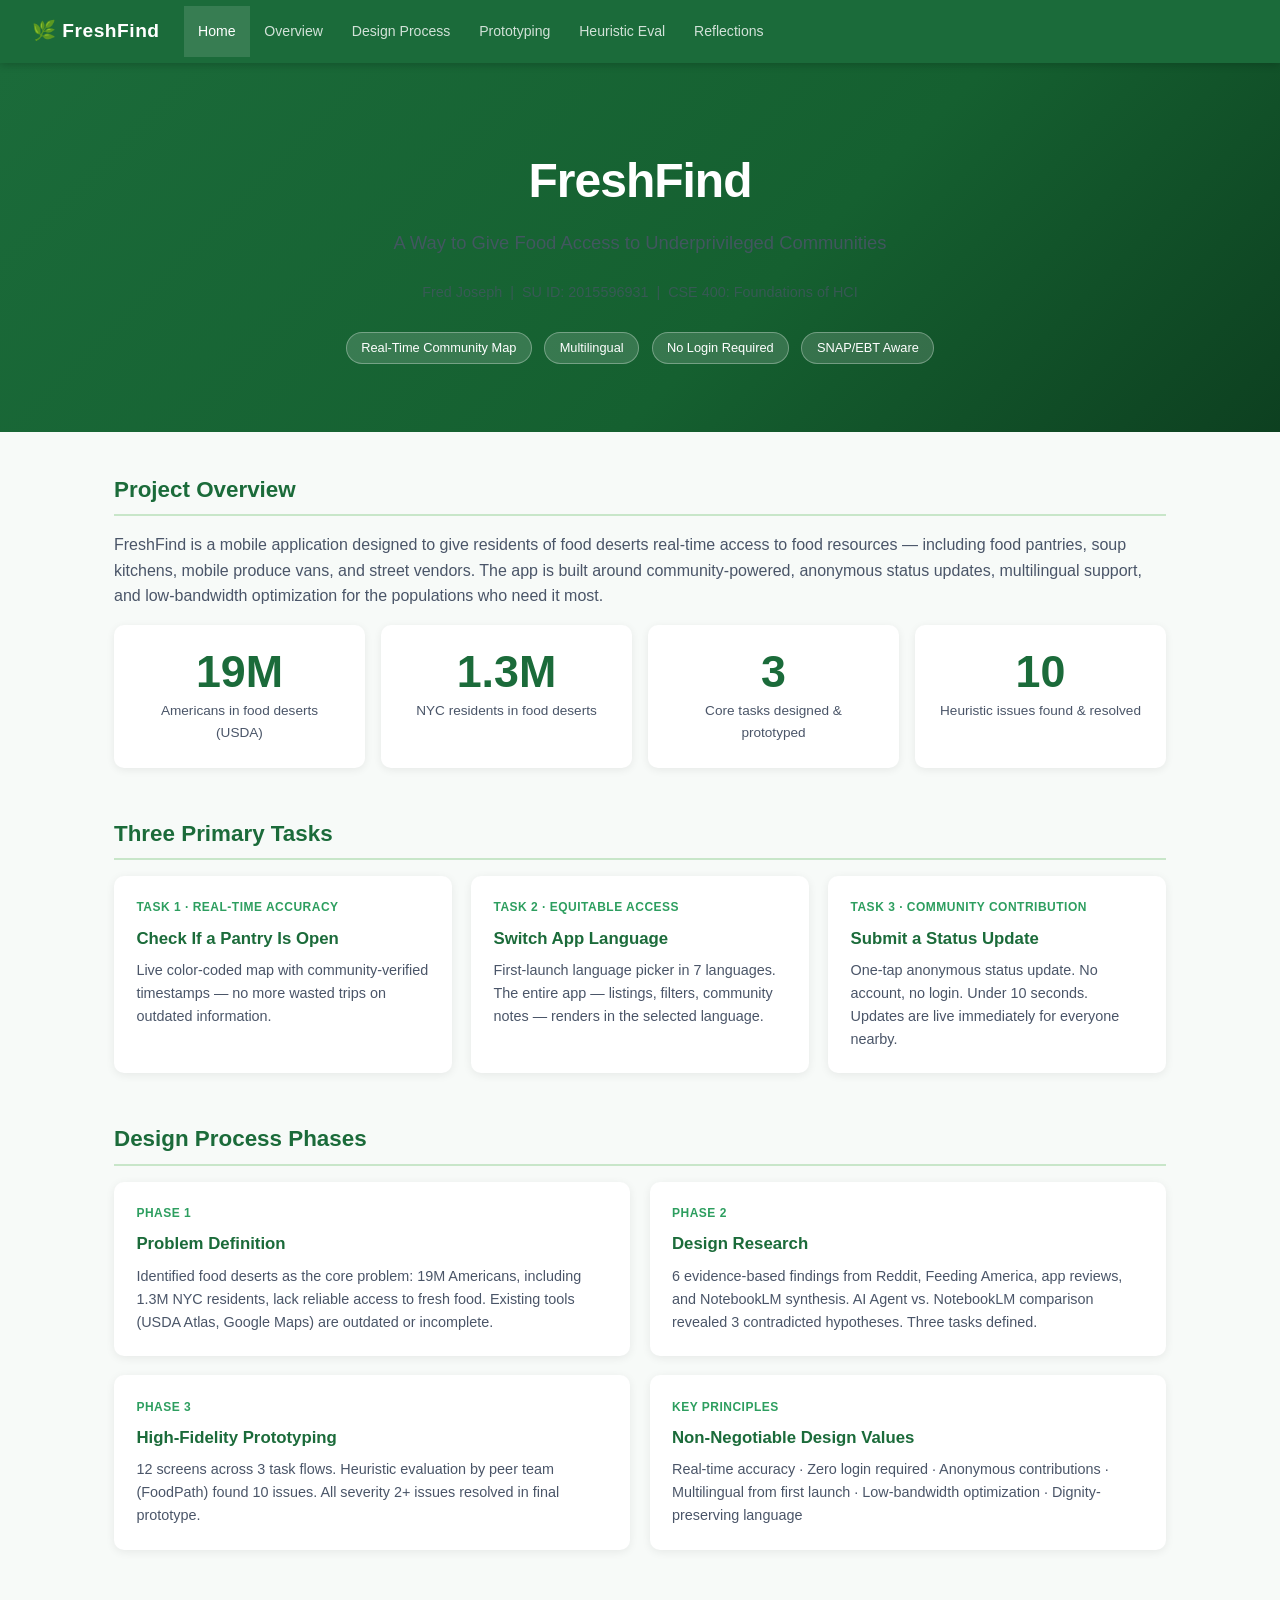
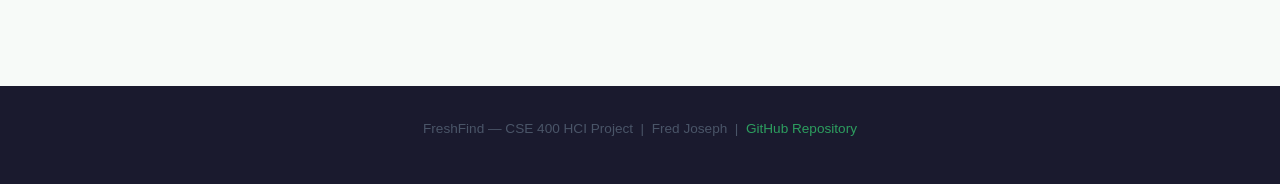
==== index.html @ c9184842 "Add files via upload" ====
<!DOCTYPE html>
<html lang="en">
<head><meta charset="UTF-8"><meta name="viewport" content="width=device-width,initial-scale=1">
<title>FreshFind — HCI Project</title><link rel="stylesheet" href="style.css"></head>
<body>
<nav>
  <span class="brand">🌿 FreshFind</span>
  <a href="index.html" class="active">Home</a>
  <a href="overview.html">Overview</a>
  <a href="process.html">Design Process</a>
  <a href="prototyping.html">Prototyping</a>
  <a href="evaluation.html">Heuristic Eval</a>
  <a href="reflections.html">Reflections</a>
</nav>

<div class="hero">
  <h1>FreshFind</h1>
  <p class="tagline">A Way to Give Food Access to Underprivileged Communities</p>
  <p class="meta">Fred Joseph &nbsp;|&nbsp; SU ID: 2015596931 &nbsp;|&nbsp; CSE 400: Foundations of HCI</p>
  <div style="margin-top:1.5rem">
    <span class="pill">Real-Time Community Map</span>
    <span class="pill">Multilingual</span>
    <span class="pill">No Login Required</span>
    <span class="pill">SNAP/EBT Aware</span>
  </div>
</div>

<main>
  <section>
    <h2>Project Overview</h2>
    <p>FreshFind is a mobile application designed to give residents of food deserts real-time access to food resources — including food pantries, soup kitchens, mobile produce vans, and street vendors. The app is built around community-powered, anonymous status updates, multilingual support, and low-bandwidth optimization for the populations who need it most.</p>
    <div class="stat-grid">
      <div class="stat-card"><div class="number">19M</div><div class="label">Americans in food deserts (USDA)</div></div>
      <div class="stat-card"><div class="number">1.3M</div><div class="label">NYC residents in food deserts</div></div>
      <div class="stat-card"><div class="number">3</div><div class="label">Core tasks designed & prototyped</div></div>
      <div class="stat-card"><div class="number">10</div><div class="label">Heuristic issues found & resolved</div></div>
    </div>
  </section>

  <section>
    <h2>Three Primary Tasks</h2>
    <div class="card-grid cols-3">
      <div class="card"><div class="card-tag">Task 1 · Real-Time Accuracy</div><h3>Check If a Pantry Is Open</h3><p>Live color-coded map with community-verified timestamps — no more wasted trips on outdated information.</p></div>
      <div class="card"><div class="card-tag">Task 2 · Equitable Access</div><h3>Switch App Language</h3><p>First-launch language picker in 7 languages. The entire app — listings, filters, community notes — renders in the selected language.</p></div>
      <div class="card"><div class="card-tag">Task 3 · Community Contribution</div><h3>Submit a Status Update</h3><p>One-tap anonymous status update. No account, no login. Under 10 seconds. Updates are live immediately for everyone nearby.</p></div>
    </div>
  </section>

  <section>
    <h2>Design Process Phases</h2>
    <div class="card-grid cols-2">
      <div class="card"><div class="card-tag">Phase 1</div><h3>Problem Definition</h3><p>Identified food deserts as the core problem: 19M Americans, including 1.3M NYC residents, lack reliable access to fresh food. Existing tools (USDA Atlas, Google Maps) are outdated or incomplete.</p></div>
      <div class="card"><div class="card-tag">Phase 2</div><h3>Design Research</h3><p>6 evidence-based findings from Reddit, Feeding America, app reviews, and NotebookLM synthesis. AI Agent vs. NotebookLM comparison revealed 3 contradicted hypotheses. Three tasks defined.</p></div>
      <div class="card"><div class="card-tag">Phase 3</div><h3>High-Fidelity Prototyping</h3><p>12 screens across 3 task flows. Heuristic evaluation by peer team (FoodPath) found 10 issues. All severity 2+ issues resolved in final prototype.</p></div>
      <div class="card"><div class="card-tag">Key Principles</div><h3>Non-Negotiable Design Values</h3><p>Real-time accuracy · Zero login required · Anonymous contributions · Multilingual from first launch · Low-bandwidth optimization · Dignity-preserving language</p></div>
    </div>
  </section>
</main>
<footer><p>FreshFind — CSE 400 HCI Project &nbsp;|&nbsp; Fred Joseph &nbsp;|&nbsp; <a href="https://github.com/fredjoseph/freshfind-hci">GitHub Repository</a></p></footer>
</body></html>
---- style.css ----
:root {
  --green:  #1B6B3A;
  --moss:   #2D9E5F;
  --mint:   #E8F5ED;
  --light:  #C8E6C9;
  --dark:   #1A1A2E;
  --mid:    #4A5568;
  --hint:   #888888;
  --white:  #FFFFFF;
  --offwhite: #F7FAF8;
  --gold:   #F5A623;
  --orange: #E67E22;
  --yellow: #F39C12;
  --red:    #C0392B;
}
* { box-sizing: border-box; margin: 0; padding: 0; }
body { font-family: 'Segoe UI', Arial, sans-serif; background: var(--offwhite); color: var(--dark); line-height: 1.6; }

/* NAV */
nav { background: var(--green); padding: 0 2rem; display: flex; align-items: center; gap: 0; position: sticky; top: 0; z-index: 100; box-shadow: 0 2px 8px rgba(0,0,0,.2); }
nav .brand { font-size: 1.2rem; font-weight: 700; color: var(--white); padding: 1rem 1.5rem 1rem 0; letter-spacing: .5px; }
nav a { color: rgba(255,255,255,.8); text-decoration: none; padding: .9rem .9rem; font-size: .88rem; transition: background .2s; }
nav a:hover, nav a.active { background: rgba(255,255,255,.12); color: var(--white); }

/* HERO */
.hero { background: linear-gradient(135deg, var(--green) 0%, #156030 60%, #0d4020 100%); color: white; padding: 5rem 2rem 4rem; text-align: center; }
.hero h1 { font-size: 3rem; font-weight: 700; letter-spacing: -1px; margin-bottom: .5rem; }
.hero .tagline { font-size: 1.15rem; opacity: .85; margin-bottom: 1.5rem; }
.hero .meta { font-size: .9rem; opacity: .65; }
.hero .pill { display: inline-block; background: rgba(255,255,255,.15); border: 1px solid rgba(255,255,255,.3); border-radius: 20px; padding: .3rem .9rem; font-size: .8rem; margin: .25rem; }

/* PAGE HEADER (non-hero pages) */
.page-header { background: var(--green); color: white; padding: 2.5rem 2rem; }
.page-header h1 { font-size: 2rem; font-weight: 700; }
.page-header p { opacity: .8; margin-top: .4rem; }

/* MAIN CONTENT */
main { max-width: 1100px; margin: 0 auto; padding: 2.5rem 1.5rem; }
section { margin-bottom: 3rem; }
h2 { font-size: 1.4rem; color: var(--green); margin-bottom: 1rem; padding-bottom: .4rem; border-bottom: 2px solid var(--light); }
h3 { font-size: 1.05rem; color: var(--dark); margin: 1.2rem 0 .4rem; font-weight: 600; }
p { margin-bottom: .8rem; color: var(--mid); }

/* CARDS */
.card-grid { display: grid; gap: 1.2rem; margin: 1rem 0; }
.card-grid.cols-3 { grid-template-columns: repeat(auto-fit, minmax(280px, 1fr)); }
.card-grid.cols-2 { grid-template-columns: repeat(auto-fit, minmax(380px, 1fr)); }
.card { background: white; border-radius: 10px; padding: 1.4rem; box-shadow: 0 2px 10px rgba(0,0,0,.07); }
.card .card-tag { font-size: .75rem; font-weight: 700; color: var(--moss); letter-spacing: .5px; text-transform: uppercase; margin-bottom: .5rem; }
.card h3 { margin-top: 0; color: var(--green); }
.card p { font-size: .9rem; margin-bottom: 0; }

/* STAT CARDS */
.stat-grid { display: grid; grid-template-columns: repeat(auto-fit, minmax(200px, 1fr)); gap: 1rem; margin: 1rem 0; }
.stat-card { background: white; border-radius: 10px; padding: 1.5rem; text-align: center; box-shadow: 0 2px 8px rgba(0,0,0,.07); }
.stat-card .number { font-size: 2.8rem; font-weight: 700; color: var(--green); line-height: 1; }
.stat-card .label { font-size: .85rem; color: var(--mid); margin-top: .4rem; }

/* FINDINGS */
.finding { background: white; border-radius: 8px; padding: 1rem 1.2rem; margin-bottom: .8rem; box-shadow: 0 1px 6px rgba(0,0,0,.06); display: flex; gap: 1rem; align-items: flex-start; }
.finding .num { background: var(--green); color: white; font-weight: 700; font-size: .85rem; border-radius: 6px; padding: .3rem .55rem; flex-shrink: 0; }
.finding .text strong { color: var(--dark); display: block; margin-bottom: .2rem; }
.finding .text span { font-size: .85rem; color: var(--mid); }
.finding .src { font-size: .75rem; color: var(--moss); font-style: italic; display: block; margin-top: .3rem; }

/* HEURISTIC TABLE */
.he-table { width: 100%; border-collapse: collapse; font-size: .88rem; margin: 1rem 0; }
.he-table th { background: var(--green); color: white; padding: .7rem .8rem; text-align: left; }
.he-table td { padding: .65rem .8rem; border-bottom: 1px solid var(--light); vertical-align: top; }
.he-table tr:nth-child(even) td { background: var(--mint); }
.sev { display: inline-block; color: white; font-weight: 700; font-size: .8rem; border-radius: 4px; padding: .15rem .45rem; }
.sev-1 { background: #27AE60; }
.sev-2 { background: var(--yellow); }
.sev-3 { background: var(--orange); }
.sev-4 { background: var(--red); }

/* CHANGE LOG */
.change { background: white; border-radius: 8px; padding: 1rem 1.2rem; margin-bottom: .8rem; box-shadow: 0 1px 6px rgba(0,0,0,.06); }
.change .change-head { display: flex; align-items: center; gap: .7rem; margin-bottom: .4rem; }
.change-id { background: var(--green); color: white; font-weight: 700; font-size: .8rem; border-radius: 5px; padding: .25rem .5rem; }
.change-ref { font-size: .8rem; color: var(--moss); font-weight: 600; }
.change p { margin: 0; font-size: .9rem; }

/* SCREEN FLOW */
.screen-flow { display: grid; grid-template-columns: repeat(auto-fit, minmax(200px, 1fr)); gap: 1rem; margin: 1rem 0; }
.screen-card { background: white; border-radius: 10px; overflow: hidden; box-shadow: 0 2px 8px rgba(0,0,0,.08); }
.screen-card .screen-bar { background: var(--green); color: white; font-size: .8rem; padding: .5rem .8rem; font-weight: 600; }
.screen-card .screen-body { padding: .9rem; }
.screen-card .screen-body strong { display: block; font-size: .9rem; color: var(--dark); margin-bottom: .3rem; }
.screen-card .screen-body p { font-size: .82rem; color: var(--mid); margin: 0; }
.screen-card .screen-mockup { background: var(--mint); height: 140px; display: flex; align-items: center; justify-content: center; font-size: .8rem; color: var(--moss); font-style: italic; border-top: 1px solid var(--light); }

/* FOOTER */
footer { background: var(--dark); color: rgba(255,255,255,.6); text-align: center; padding: 2rem; font-size: .85rem; margin-top: 3rem; }
footer a { color: var(--moss); text-decoration: none; }

/* URL BADGE */
.url-badge { background: var(--mint); border: 1px solid var(--light); border-radius: 8px; padding: 1rem 1.4rem; display: flex; align-items: center; gap: .8rem; margin: 1rem 0; }
.url-badge .url-label { font-weight: 700; color: var(--green); font-size: .9rem; white-space: nowrap; }
.url-badge a { color: var(--moss); font-size: .95rem; word-break: break-all; }
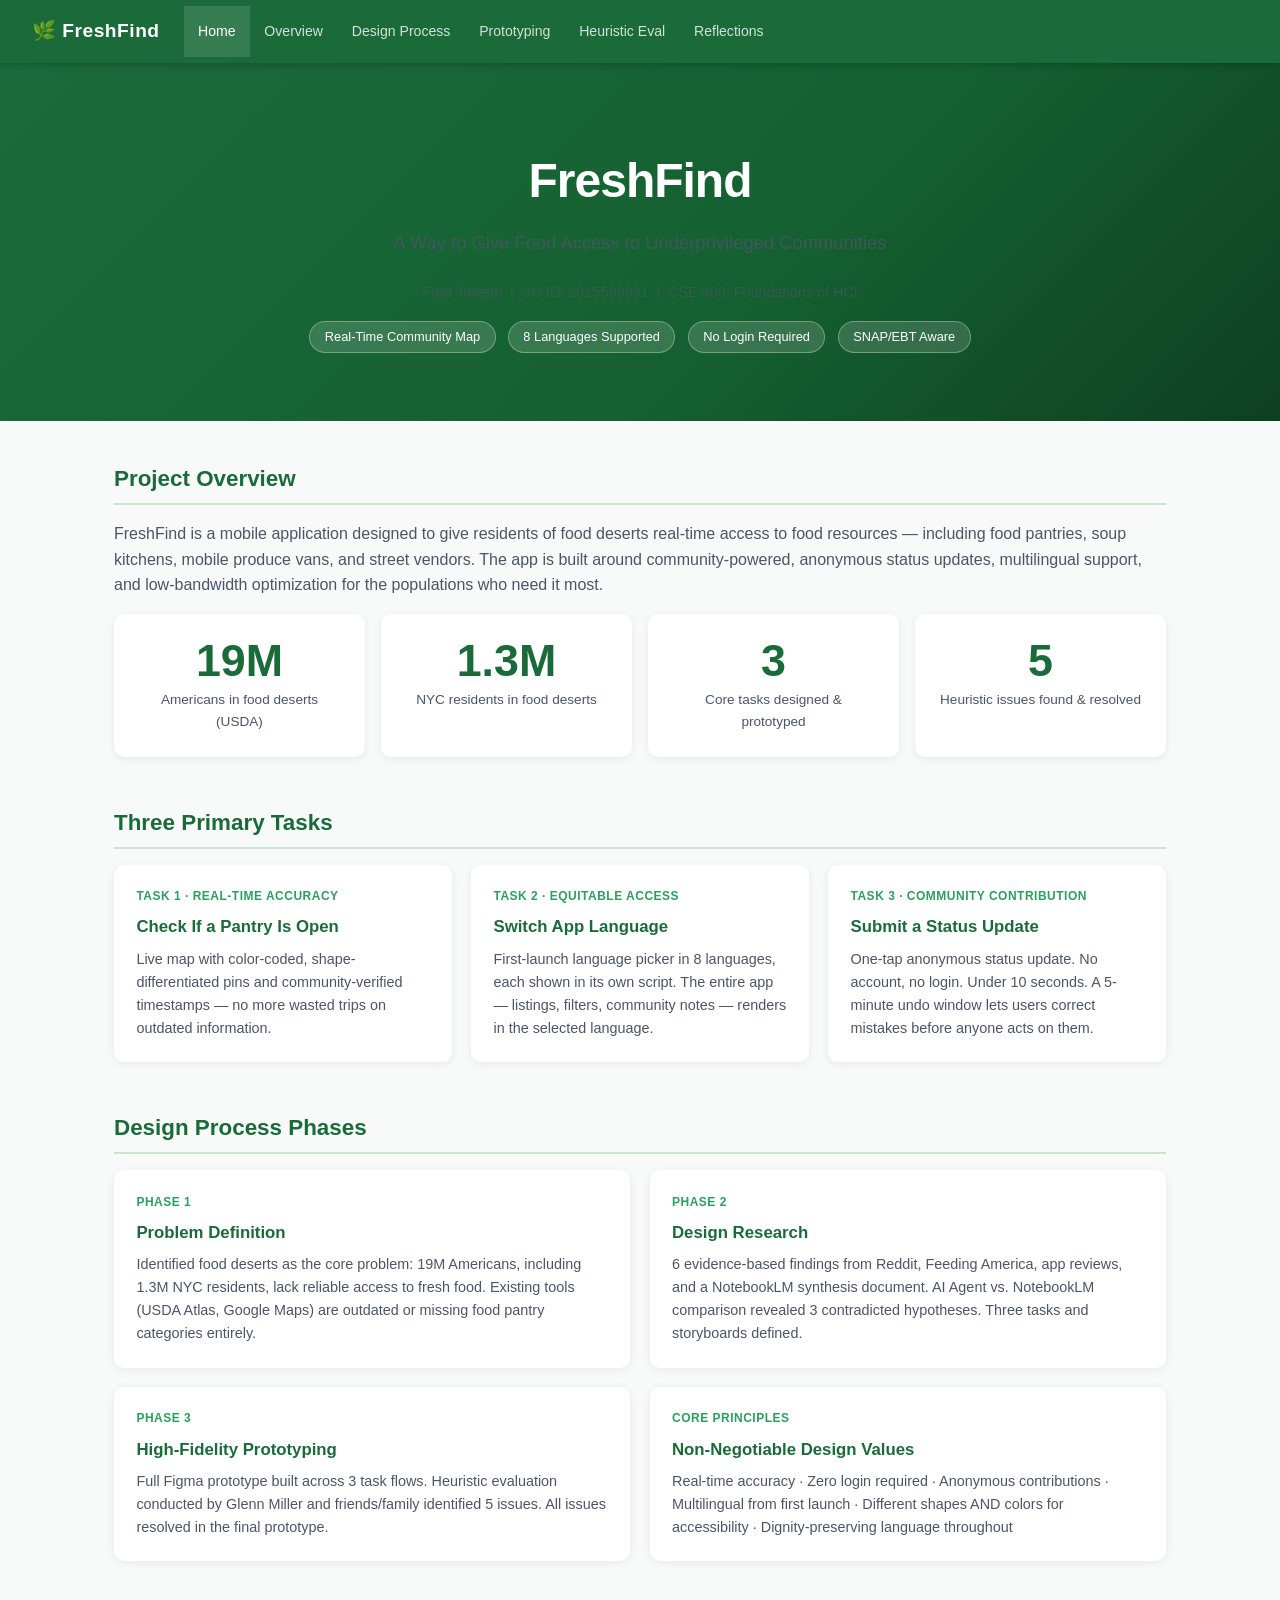
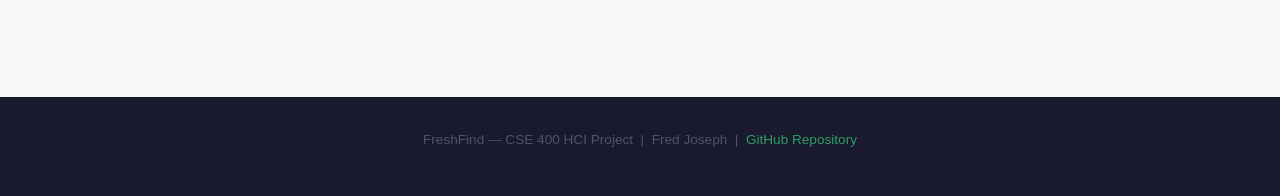
==== commit 438cf89c: "Revise project overview and update footer link Updated project details, including language support a" ====
--- a/index.html
+++ b/index.html
@@ -12,19 +12,19 @@
   <a href="evaluation.html">Heuristic Eval</a>
   <a href="reflections.html">Reflections</a>
 </nav>
-
+ 
 <div class="hero">
   <h1>FreshFind</h1>
   <p class="tagline">A Way to Give Food Access to Underprivileged Communities</p>
   <p class="meta">Fred Joseph &nbsp;|&nbsp; SU ID: 2015596931 &nbsp;|&nbsp; CSE 400: Foundations of HCI</p>
-  <div style="margin-top:1.5rem">
+  <div style="margin-top:1.5 rem">
     <span class="pill">Real-Time Community Map</span>
-    <span class="pill">Multilingual</span>
+    <span class="pill">8 Languages Supported</span>
     <span class="pill">No Login Required</span>
     <span class="pill">SNAP/EBT Aware</span>
   </div>
 </div>
-
+ 
 <main>
   <section>
     <h2>Project Overview</h2>
@@ -32,29 +32,60 @@
     <div class="stat-grid">
       <div class="stat-card"><div class="number">19M</div><div class="label">Americans in food deserts (USDA)</div></div>
       <div class="stat-card"><div class="number">1.3M</div><div class="label">NYC residents in food deserts</div></div>
-      <div class="stat-card"><div class="number">3</div><div class="label">Core tasks designed & prototyped</div></div>
-      <div class="stat-card"><div class="number">10</div><div class="label">Heuristic issues found & resolved</div></div>
+      <div class="stat-card"><div class="number">3</div><div class="label">Core tasks designed &amp; prototyped</div></div>
+      <div class="stat-card"><div class="number">5</div><div class="label">Heuristic issues found &amp; resolved</div></div>
     </div>
   </section>
-
+ 
   <section>
     <h2>Three Primary Tasks</h2>
     <div class="card-grid cols-3">
-      <div class="card"><div class="card-tag">Task 1 · Real-Time Accuracy</div><h3>Check If a Pantry Is Open</h3><p>Live color-coded map with community-verified timestamps — no more wasted trips on outdated information.</p></div>
-      <div class="card"><div class="card-tag">Task 2 · Equitable Access</div><h3>Switch App Language</h3><p>First-launch language picker in 7 languages. The entire app — listings, filters, community notes — renders in the selected language.</p></div>
-      <div class="card"><div class="card-tag">Task 3 · Community Contribution</div><h3>Submit a Status Update</h3><p>One-tap anonymous status update. No account, no login. Under 10 seconds. Updates are live immediately for everyone nearby.</p></div>
+      <div class="card">
+        <div class="card-tag">Task 1 · Real-Time Accuracy</div>
+        <h3>Check If a Pantry Is Open</h3>
+        <p>Live map with color-coded, shape-differentiated pins and community-verified timestamps — no more wasted trips on outdated information.</p>
+      </div>
+      <div class="card">
+        <div class="card-tag">Task 2 · Equitable Access</div>
+        <h3>Switch App Language</h3>
+        <p>First-launch language picker in 8 languages, each shown in its own script. The entire app — listings, filters, community notes — renders in the selected language.</p>
+      </div>
+      <div class="card">
+        <div class="card-tag">Task 3 · Community Contribution</div>
+        <h3>Submit a Status Update</h3>
+        <p>One-tap anonymous status update. No account, no login. Under 10 seconds. A 5-minute undo window lets users correct mistakes before anyone acts on them.</p>
+      </div>
     </div>
   </section>
-
+ 
   <section>
     <h2>Design Process Phases</h2>
     <div class="card-grid cols-2">
-      <div class="card"><div class="card-tag">Phase 1</div><h3>Problem Definition</h3><p>Identified food deserts as the core problem: 19M Americans, including 1.3M NYC residents, lack reliable access to fresh food. Existing tools (USDA Atlas, Google Maps) are outdated or incomplete.</p></div>
-      <div class="card"><div class="card-tag">Phase 2</div><h3>Design Research</h3><p>6 evidence-based findings from Reddit, Feeding America, app reviews, and NotebookLM synthesis. AI Agent vs. NotebookLM comparison revealed 3 contradicted hypotheses. Three tasks defined.</p></div>
-      <div class="card"><div class="card-tag">Phase 3</div><h3>High-Fidelity Prototyping</h3><p>12 screens across 3 task flows. Heuristic evaluation by peer team (FoodPath) found 10 issues. All severity 2+ issues resolved in final prototype.</p></div>
-      <div class="card"><div class="card-tag">Key Principles</div><h3>Non-Negotiable Design Values</h3><p>Real-time accuracy · Zero login required · Anonymous contributions · Multilingual from first launch · Low-bandwidth optimization · Dignity-preserving language</p></div>
+      <div class="card">
+        <div class="card-tag">Phase 1</div>
+        <h3>Problem Definition</h3>
+        <p>Identified food deserts as the core problem: 19M Americans, including 1.3M NYC residents, lack reliable access to fresh food. Existing tools (USDA Atlas, Google Maps) are outdated or missing food pantry categories entirely.</p>
+      </div>
+      <div class="card">
+        <div class="card-tag">Phase 2</div>
+        <h3>Design Research</h3>
+        <p>6 evidence-based findings from Reddit, Feeding America, app reviews, and a NotebookLM synthesis document. AI Agent vs. NotebookLM comparison revealed 3 contradicted hypotheses. Three tasks and storyboards defined.</p>
+      </div>
+      <div class="card">
+        <div class="card-tag">Phase 3</div>
+        <h3>High-Fidelity Prototyping</h3>
+        <p>Full Figma prototype built across 3 task flows. Heuristic evaluation conducted by Glenn Miller and friends/family identified 5 issues. All issues resolved in the final prototype.</p>
+      </div>
+      <div class="card">
+        <div class="card-tag">Core Principles</div>
+        <h3>Non-Negotiable Design Values</h3>
+        <p>Real-time accuracy · Zero login required · Anonymous contributions · Multilingual from first launch · Different shapes AND colors for accessibility · Dignity-preserving language throughout</p>
+      </div>
     </div>
   </section>
 </main>
-<footer><p>FreshFind — CSE 400 HCI Project &nbsp;|&nbsp; Fred Joseph &nbsp;|&nbsp; <a href="https://github.com/fredjoseph/freshfind-hci">GitHub Repository</a></p></footer>
+<footer>
+  <p>FreshFind — CSE 400 HCI Project &nbsp;|&nbsp; Fred Joseph &nbsp;|&nbsp;
+  <a href="https://github.com/fredj04.github.io/FreshFind-hci">GitHub Repository</a></p>
+</footer>
 </body></html>
